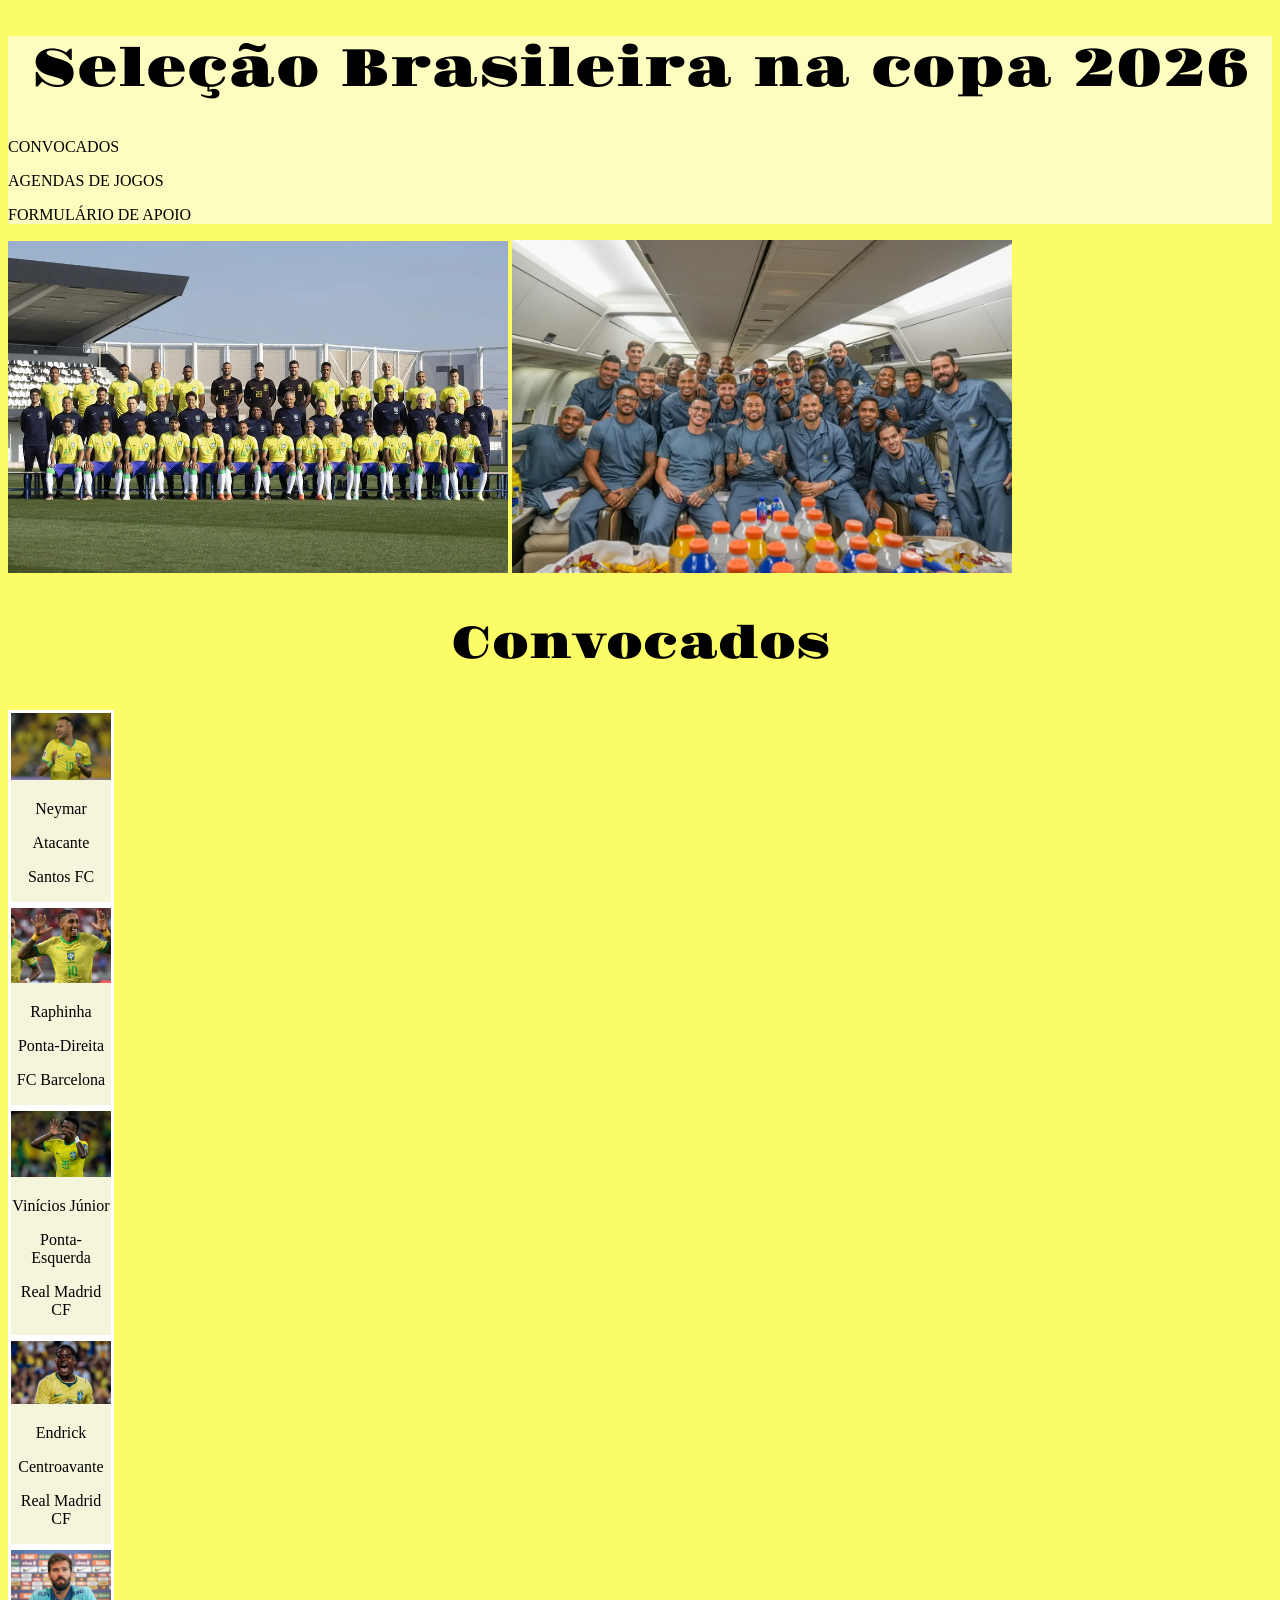
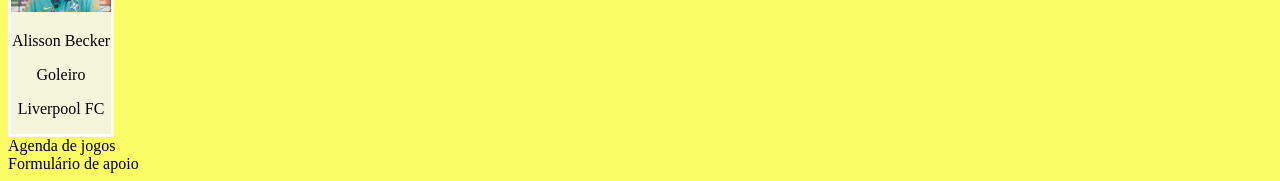
==== index.html @ a820ad63 "first commit" ====
<!DOCTYPE html>
<html lang="pt-br">
<head>
    <meta charset="UTF-8">
    <meta name="viewport" content="width=device-width, initial-scale=1.0">
    <title>CBF</title>

    <link rel="shortcut icon" href="imagens/brasao.selecao.brasileira.png" type="image/x-icon">
    <link rel="stylesheet" href="style.css">
</head>
<body>

<header>

      
        <h1>Seleção Brasileira na copa 2026</h1>

        <nav>
        <p>CONVOCADOS</p>
        <p>AGENDAS DE JOGOS</p>
        <p>FORMULÁRIO DE APOIO</p>
        </nav>

</header>
      <img class="convocados" src="imagens/foto.de.todos.convocados.webp" alt="Foto de todos os convocados juntos">
      <img class="convocados" src="imagens/foto.no.avião.webp" alt="Foto de todos os convocados juntos no avião">



<main>


        <section>
        <h2>Convocados</h2>

    <div>
        <img class="cadajogador" src="5.convocados/neymar.webp" alt="Neymar">
        <p>Neymar</p>
        <p>Atacante</p>
        <p>Santos FC</p>
    </div>

        

    <div>
        <img class="cadajogador" src="5.convocados/raphinha.webp" alt="Raphinha">
        <p>Raphinha</p>
        <p>Ponta-Direita</p>
        <p>FC Barcelona</p>
    </div>

    <div>
        <img class="cadajogador" src="5.convocados/vini.jr.jpg" alt="Vini Jr">
        <p>Vinícios Júnior</p>
        <p>Ponta-Esquerda</p>
        <p>Real Madrid CF</p>
    </div>

    <div>
        <img class="cadajogador" src="5.convocados/endrick.webp" alt="Endrick">
        <p>Endrick</p>
        <p>Centroavante</p>
        <p>Real Madrid CF</p>
    </div>

    <div>
        <img class="cadajogador" src="5.convocados/alisson.webp" alt="Alisson">
        <p>Alisson Becker</p>
        <p>Goleiro</p>
        <p>Liverpool FC</p>
    </div>


    </section>

        <section>Agenda de jogos</section>

        <section>Formulário de apoio</section>

</main>

    <footer>



    </footer>

   
</body>
</html>
---- style.css ----
@charset "UTF-8";

@import url('https://fonts.googleapis.com/css2?family=Gravitas+One&display=swap');

@import url('https://fonts.googleapis.com/css2?family=Black+Ops+One&display=swap');

body{
    background-color: rgb(252, 252, 103);
}

header{
    background-color: rgba(255, 255, 255, 0.582);
}
h1{
font-family: "Gravitas One", serif;
font-weight: 400;
Font-style: normal;

font-size: 53px;
text-align: center;
}
h2{
font-family: "Gravitas One", serif;
font-weight: 400;
Font-style: normal;

font-size: 45px;
text-align: center;
}

.convocados{
    width: 500px;
    
}
.cadajogador{
    width: 100px;
}

div{
    background-color: beige;
    width: 100px;
    text-align: center;
    border: solid white;

}
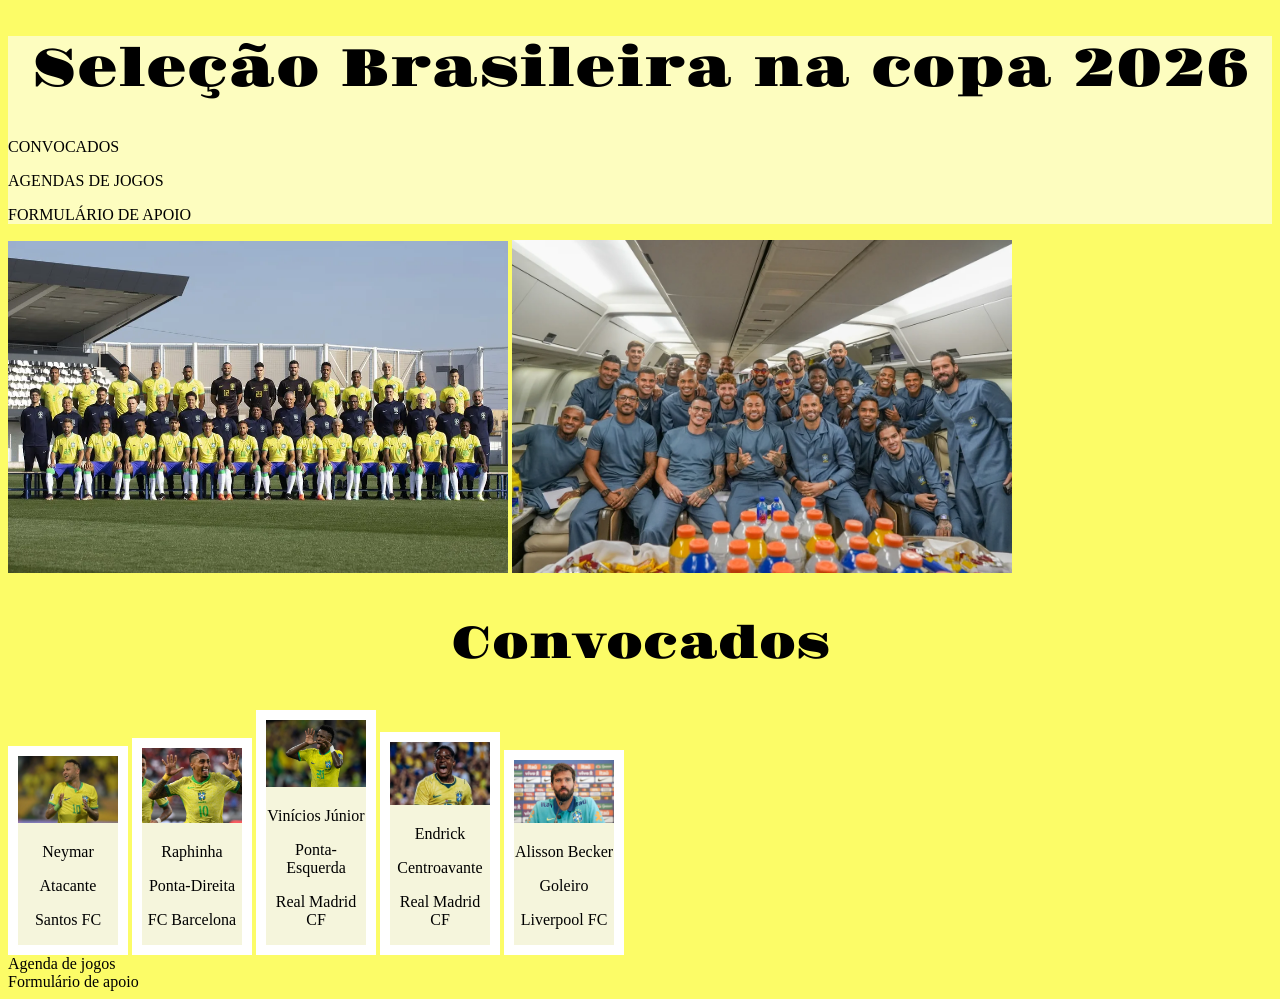
==== commit 519f9d90: "Deixei os cards melhores" ====
--- a/index.html
+++ b/index.html
@@ -30,11 +30,11 @@
 <main>
 
 
-        <section>
+    <section id="convocadossection">
         <h2>Convocados</h2>
 
-    <div>
-        <img class="cadajogador" src="5.convocados/neymar.webp" alt="Neymar">
+    <div class="card">
+        <img class="fotojogador" src="5.convocados/neymar.webp" alt="Neymar">
         <p>Neymar</p>
         <p>Atacante</p>
         <p>Santos FC</p>
@@ -42,29 +42,29 @@
 
         
 
-    <div>
-        <img class="cadajogador" src="5.convocados/raphinha.webp" alt="Raphinha">
+    <div class="card">
+        <img class="fotojogador" src="5.convocados/raphinha.webp" alt="Raphinha">
         <p>Raphinha</p>
         <p>Ponta-Direita</p>
         <p>FC Barcelona</p>
     </div>
 
-    <div>
-        <img class="cadajogador" src="5.convocados/vini.jr.jpg" alt="Vini Jr">
+    <div class="card">
+        <img class="fotojogador" src="5.convocados/vini.jr.jpg" alt="Vini Jr">
         <p>Vinícios Júnior</p>
         <p>Ponta-Esquerda</p>
         <p>Real Madrid CF</p>
     </div>
 
-    <div>
-        <img class="cadajogador" src="5.convocados/endrick.webp" alt="Endrick">
+    <div class="card">
+        <img class="fotojogador" src="5.convocados/endrick.webp" alt="Endrick">
         <p>Endrick</p>
         <p>Centroavante</p>
         <p>Real Madrid CF</p>
     </div>
 
-    <div>
-        <img class="cadajogador" src="5.convocados/alisson.webp" alt="Alisson">
+    <div class="card">
+        <img class="fotojogador" src="5.convocados/alisson.webp" alt="Alisson">
         <p>Alisson Becker</p>
         <p>Goleiro</p>
         <p>Liverpool FC</p>
--- a/style.css
+++ b/style.css
@@ -2,7 +2,7 @@
 
 @import url('https://fonts.googleapis.com/css2?family=Gravitas+One&display=swap');
 
-@import url('https://fonts.googleapis.com/css2?family=Black+Ops+One&display=swap');
+
 
 body{
     background-color: rgb(252, 252, 103);
@@ -32,14 +32,20 @@
     width: 500px;
     
 }
-.cadajogador{
+.fotojogador{
     width: 100px;
 }
 
-div{
+.card{
     background-color: beige;
     width: 100px;
     text-align: center;
-    border: solid white;
+    border: solid white 10px;
+    display: inline-block;
+    
 
 }
+.convocadossection{
+   
+}
+
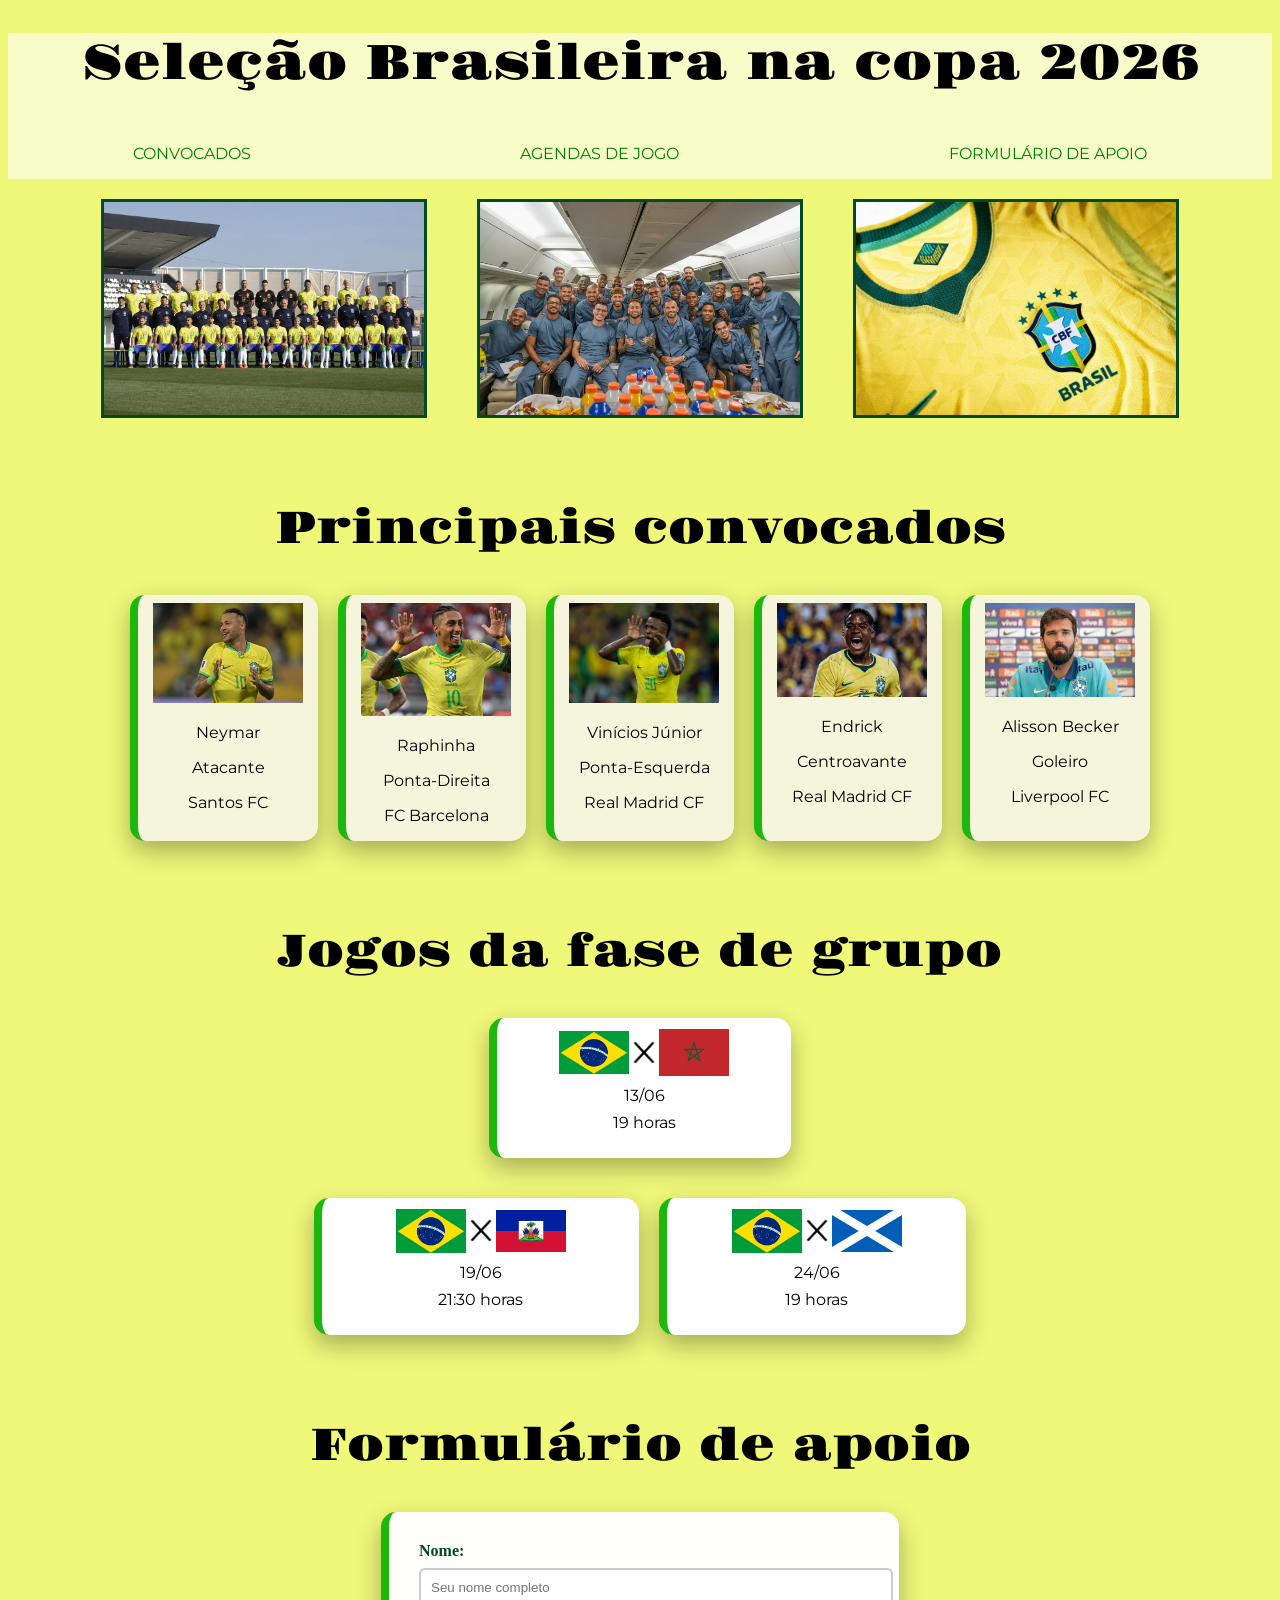
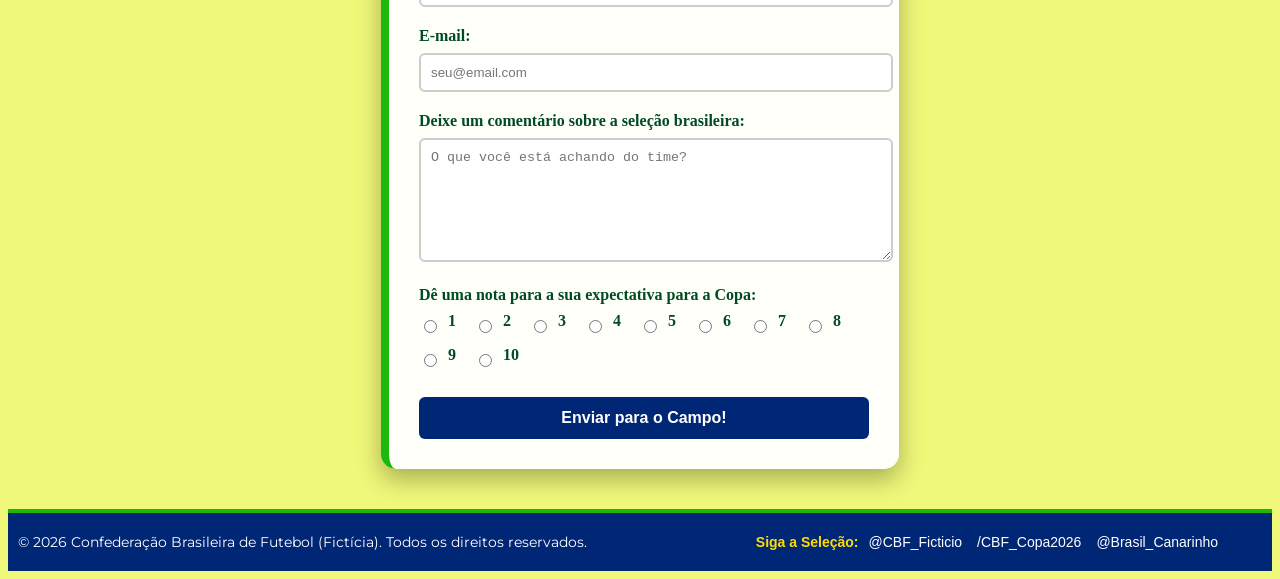
==== commit 0997e426: "meu commit" ====
--- a/index.html
+++ b/index.html
@@ -16,28 +16,30 @@
         <h1>Seleção Brasileira na copa 2026</h1>
 
         <nav>
-        <p>CONVOCADOS</p>
-        <p>AGENDAS DE JOGOS</p>
-        <p>FORMULÁRIO DE APOIO</p>
+        <p><a href="#convocados">CONVOCADOS</a></p>
+        <p><a href="#jogossection">AGENDAS DE JOGO</a></p>
+        <p><a href="#formularioapoio">FORMULÁRIO DE APOIO</a></p>
         </nav>
 
 </header>
-      <img class="convocados" src="imagens/foto.de.todos.convocados.webp" alt="Foto de todos os convocados juntos">
-      <img class="convocados" src="imagens/foto.no.avião.webp" alt="Foto de todos os convocados juntos no avião">
+<div id="foto_convocados">
+          <img class="fotoconvocados" src="imagens/foto.de.todos.convocados.webp" alt="Foto de todos os convocados juntos">
+          <img class="fotoconvocados" src="imagens/foto.no.avião.webp" alt="Foto de todos os convocados juntos no avião">
+          <img class="fotoconvocados" src="imagens/camisa.selecao.avif" alt="Camisa da Seleção">
+</div>
 
 
 
 <main>
 
-
-    <section id="convocadossection">
-        <h2>Convocados</h2>
-
+    <h2 id="convocados">Principais convocados</h2>
+<section id="convocadossection">
     <div class="card">
         <img class="fotojogador" src="5.convocados/neymar.webp" alt="Neymar">
-        <p>Neymar</p>
-        <p>Atacante</p>
-        <p>Santos FC</p>
+            <p>Neymar</p>
+            <p>Atacante</p>
+            <p>Santos FC</p>
+   
     </div>
 
         
@@ -73,17 +75,87 @@
 
     </section>
 
-        <section>Agenda de jogos</section>
+            
+            <h2 id="jogossection">Jogos da fase de grupo</h2>
+    <section id="agendasection">
 
-        <section>Formulário de apoio</section>
+            <div class="jogos">
+                <img class="imagem-jogos" src="imagens.jogos/brasil.png" alt="Brasil">
+                <img class="x" src="imagens.jogos/x.png" alt="X">
+                <img class="imagem-jogos"  src="imagens.jogos/marrocos.svg" alt="Marrocos">
+                <p class="data">13/06</p>
+                <p class="horario">19 horas</p>
+            </div>
+
+            <div id="espaco"></div>
+
+            <div class="jogos">
+                <img class="imagem-jogos" src="imagens.jogos/brasil.png" alt="Brasil">
+                <img class="x" src="imagens.jogos/x.png" alt="X">
+                <img class="imagem-jogos" src="imagens.jogos/haiti.webp" alt="Haiti">
+                <p class="data">19/06</p>
+                <p class="horario">21:30 horas</p>
+            </div>
+
+            <div class="jogos">
+                <img class="imagem-jogos" src="imagens.jogos/brasil.png" alt="Brasil">
+                <img class="x" src="imagens.jogos/x.png" alt="x">
+                <img class="imagem-jogos" src="imagens.jogos/escocia.svg" alt="Escócia">
+                <p class="data">24/06</p>
+                <p class="horario">19 horas</p>
+            </div>
+        
+    </section>
+
+        <h2 id="formularioapoio">Formulário de apoio</h2>
+<section id="formulariosection">
+    <form id="formulario">
+        
+        <label for="nome">Nome:</label>
+        <input type="text" id="nome" placeholder="Seu nome completo">
+        
+        <label for="email">E-mail:</label>
+        <input type="email" id="email" placeholder="seu@email.com">
+        
+        <label for="comentario">Deixe um comentário sobre a seleção brasileira:</label>
+        <textarea id="comentario" placeholder="O que você está achando do time?"></textarea>
+        
+        <div class="bloco-notas">
+            <label class="titulo-notas">Dê uma nota para a sua expectativa para a Copa:</label>
+            <div class="radios">
+                <input type="radio" name="nota" id="n1"> <label for="n1">1</label>
+                <input type="radio" name="nota" id="n2"> <label for="n2">2</label>
+                <input type="radio" name="nota" id="n3"> <label for="n3">3</label>
+                <input type="radio" name="nota" id="n4"> <label for="n4">4</label>
+                <input type="radio" name="nota" id="n5"> <label for="n5">5</label>
+                <input type="radio" name="nota" id="n6"> <label for="n6">6</label>
+                <input type="radio" name="nota" id="n7"> <label for="n7">7</label>
+                <input type="radio" name="nota" id="n8"> <label for="n8">8</label>
+                <input type="radio" name="nota" id="n9"> <label for="n9">9</label>
+                <input type="radio" name="nota" id="n10"> <label for="n10">10</label>
+            </div>
+        </div>
+        
+        <button type="submit">Enviar para o Campo!</button>
+    </form>
+</section>
 
 </main>
 
-    <footer>
-
-
-
-    </footer>
+<footer id="rodape-cbf">
+    <div class="conteudo-rodape">
+        <p id="direitos">&copy; 2026 Confederação Brasileira de Futebol (Fictícia). Todos os direitos reservados.</p>
+        
+        <div class="redes-sociais">
+            <span>Siga a Seleção:</span>
+            <ul>
+                <li><a href="#">@CBF_Ficticio</a></li>
+                <li><a href="#">/CBF_Copa2026</a></li>
+                <li><a href="#">@Brasil_Canarinho</a></li>
+            </ul>
+        </div>
+    </div>
+</footer>
 
    
 </body>
--- a/style.css
+++ b/style.css
@@ -1,23 +1,34 @@
 @charset "UTF-8";
 
 @import url('https://fonts.googleapis.com/css2?family=Gravitas+One&display=swap');
-
+@import url('https://fonts.googleapis.com/css2?family=Montserrat:ital,wght@0,100..900;1,100..900&display=swap');
 
 
 body{
-    background-color: rgb(252, 252, 103);
+    background-color: #e4f31994; ;
 }
 
 header{
     background-color: rgba(255, 255, 255, 0.582);
-}
+    
+}
+
+nav{
+    display: flex;
+    gap: 20px;
+    justify-content: space-around;
+}
+
 h1{
 font-family: "Gravitas One", serif;
 font-weight: 400;
 Font-style: normal;
 
-font-size: 53px;
+font-size: 49px;
 text-align: center;
+
+
+
 }
 h2{
 font-family: "Gravitas One", serif;
@@ -26,26 +37,251 @@
 
 font-size: 45px;
 text-align: center;
-}
-
-.convocados{
-    width: 500px;
-    
-}
+
+margin-top: 82px;
+}
+
+p{
+font-family: "Montserrat", sans-serif;
+font-optical-sizing: auto;
+font-weight: weight;
+font-style: normal;
+}
+
+a{
+color: green;
+transition: 0.5s;
+text-decoration: none;
+}
+a:hover{
+color: rgb(211, 226, 1);
+}
+a:active{
+color: rgb(11, 206, 11);
+}
+
+.fotoconvocados{
+    width: 320px;
+    border: solid #004b23;
+}
+
+#foto_convocados{
+    display: flex;
+    justify-content: center;
+    gap: 50px;
+    margin-top: 20px;
+    margin-bottom: 20px;
+    flex-wrap: wrap;
+}
+
 .fotojogador{
-    width: 100px;
+    width: 150px;
 }
 
 .card{
     background-color: beige;
-    width: 100px;
+   
     text-align: center;
-    border: solid white 10px;
     display: inline-block;
-    
-
-}
-.convocadossection{
-   
-}
-
+    width: 180px;
+    padding-top: 8px;
+
+    border-left:solid #1cb80e 8px ;
+    border-radius: 15px;
+    box-shadow: 0px 10px 25px rgba(0, 0, 0, 0.3);
+
+}
+#convocadossection{
+    display: flex;
+    justify-content: center;
+    gap: 20px;
+    flex-wrap: wrap;
+}
+#agendasection{
+    display: flex;
+    justify-content: center;
+    gap: 20px;
+    flex-wrap: wrap;
+}
+.imagem-jogos{
+    width: 70px;
+    margin-top: 1px;
+}
+.x{
+    width: 30px;
+    height: 25px;
+    
+}
+.jogos{
+    display: flex;
+    justify-content: center;
+    align-items: center;
+    flex-wrap: wrap;
+    background-color: white;
+    padding: 10px 10px 10px 10px;
+    border-left:solid #1cb80e 8px ;
+    border-radius: 15px;
+    box-shadow: 0px 10px 25px rgba(0, 0, 0, 0.3);
+}
+#espaco{
+    width: 100%;
+}
+.horario{
+    width: 100%;
+    text-align: center;
+}
+.data{
+    width: 100%;
+    text-align: center;
+    margin-bottom: -8px;
+    margin-top: 10px;
+}
+
+
+
+#formulariosection {
+    display: flex;
+    justify-content: center;
+    align-items: center;
+}
+
+
+#formulario {
+    background-color: rgba(255, 255, 255, 0.95);
+    padding: 30px;
+    border-radius: 15px;
+    border-left: 8px solid #1cb80e;
+    box-shadow: 0px 10px 25px rgba(0, 0, 0, 0.3);
+    
+    max-width: 450px;
+}
+
+#formulario label {
+    display: block;
+    margin-bottom: 8px;
+    font-weight: bold;
+    color: #004b23;
+}
+
+
+#formulario input[type="text"],
+#formulario input[type="email"],
+#formulario textarea {
+    width: 100%;
+    padding: 10px;
+    margin-bottom: 20px;
+    border: 2px solid #ccc;
+    border-radius: 6px;
+}
+
+#formulario input:focus, 
+#formulario textarea:focus {
+    border-color: #002776;
+    outline: none;
+}
+
+#formulario textarea {
+    height: 100px;
+}
+
+.bloco-notas {
+    margin-bottom: 25px;
+}
+
+.radios {
+    display: flex;
+    flex-wrap: wrap;
+    gap: 8px;
+}
+
+.radios label {
+    margin-right: 10px;
+
+}
+
+#formulario button {
+    width: 100%;
+    background-color: #002776;
+    color: white;
+    font-size: 16px;
+    font-weight: bold;
+    padding: 12px;
+    border: none;
+    border-radius: 6px;
+    cursor: pointer;
+    transition: 0.3s;
+}
+
+
+#formulario button:hover {
+    background-color: #FFDC00;
+    color: #002776;
+}
+
+
+#rodape-cbf {
+    background-color: #002776;
+    color: #ffffff;
+    padding: 20px 10px;
+    font-family: Arial, sans-serif;
+    font-size: 14px;
+    border-top: 4px solid #1cb80e;
+    margin-top: 40px;
+    
+}
+
+.conteudo-rodape {
+    max-width: 1200px;
+    display: flex;
+    flex-direction: column;
+
+}
+
+#direitos {
+    margin: 0;
+}
+
+.redes-sociais {
+    display: flex;
+    flex-direction: column;
+    align-items: center;
+    gap: 5px;
+}
+
+.redes-sociais span {
+    font-weight: bold;
+    color: #FFDC00;
+}
+
+
+.redes-sociais ul {
+    list-style: none;
+    padding: 0;
+    margin: 0;
+    display: flex;
+    gap: 15px;
+}
+
+.redes-sociais a {
+    color: #ffffff;
+    text-decoration: none;
+    transition: 0.3s;
+}
+
+.redes-sociais a:hover {
+    color: #FFDC00;
+    text-decoration: none;
+}
+
+@media (min-width: 768px) {
+    .conteudo-rodape {
+        flex-direction: row;
+        justify-content: space-between;
+    }
+    
+    .redes-sociais {
+        flex-direction: row;
+        gap: 10px;
+    }
+}
+
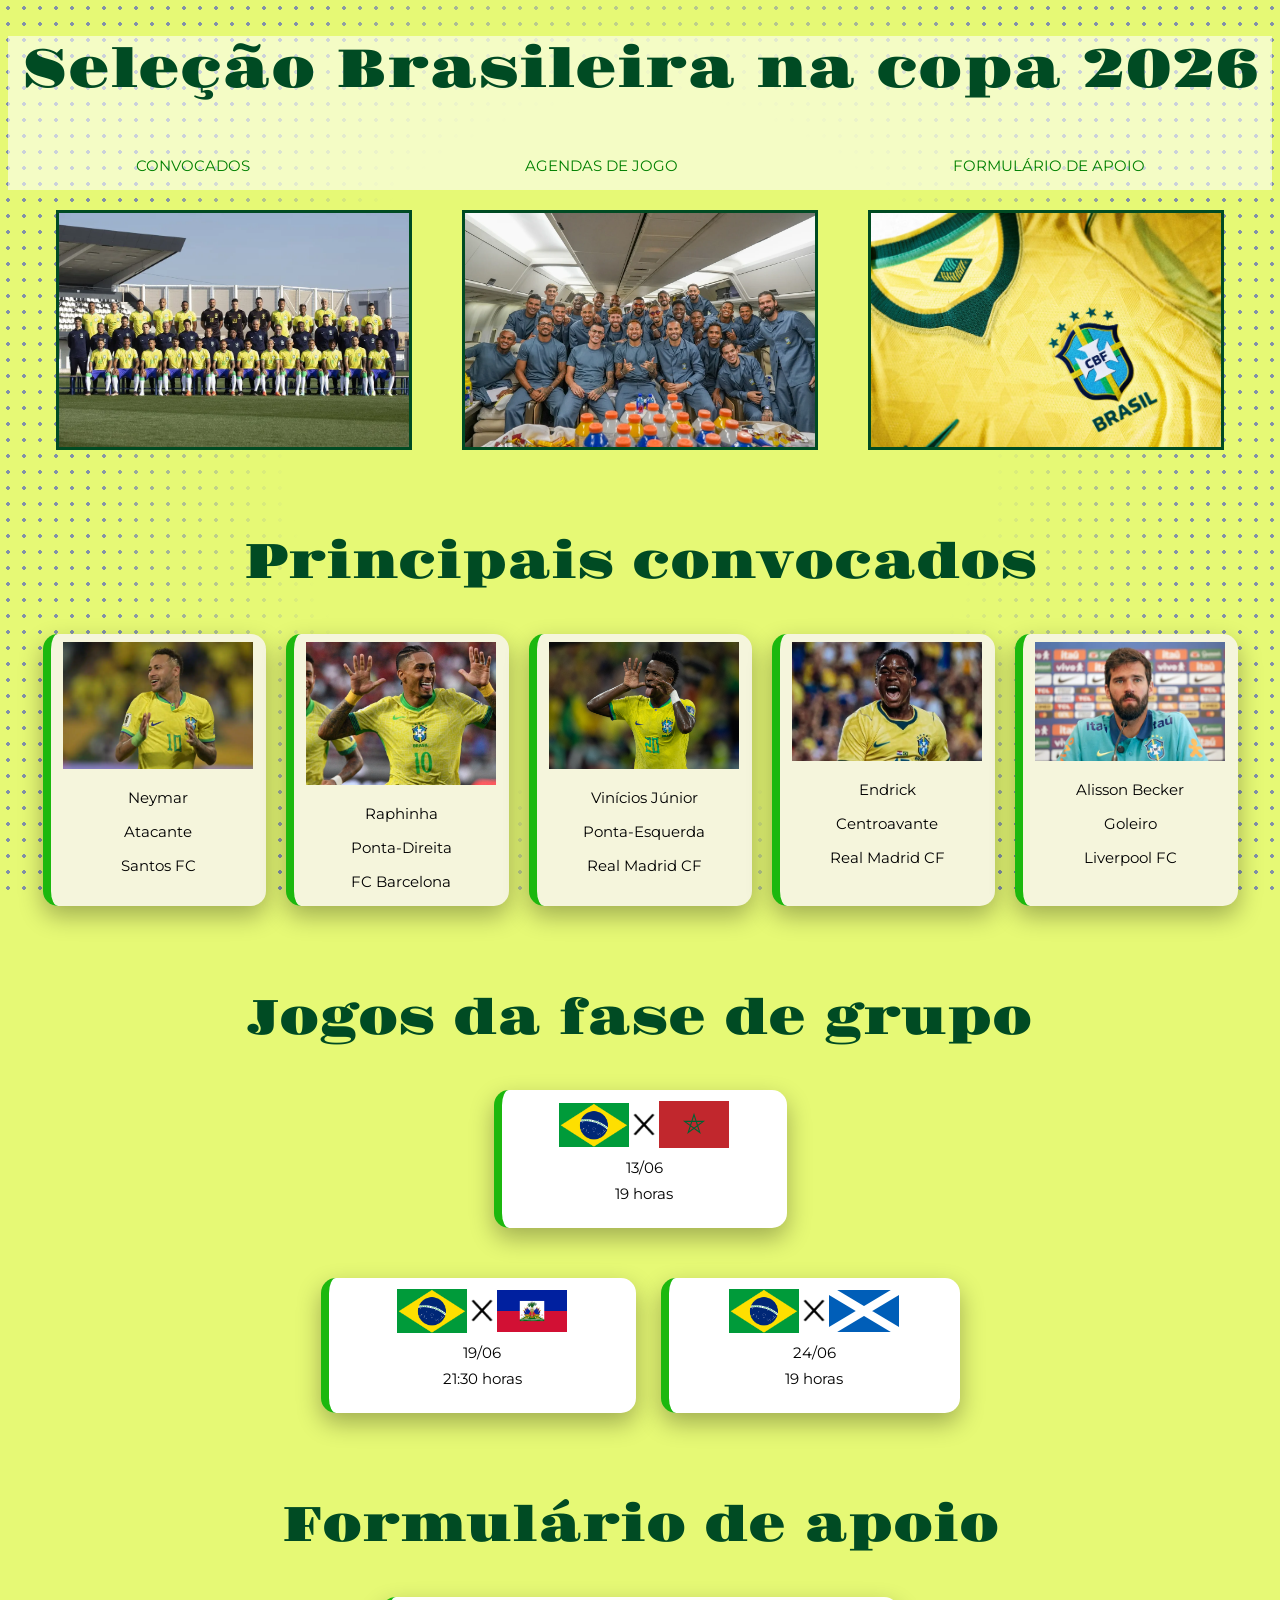
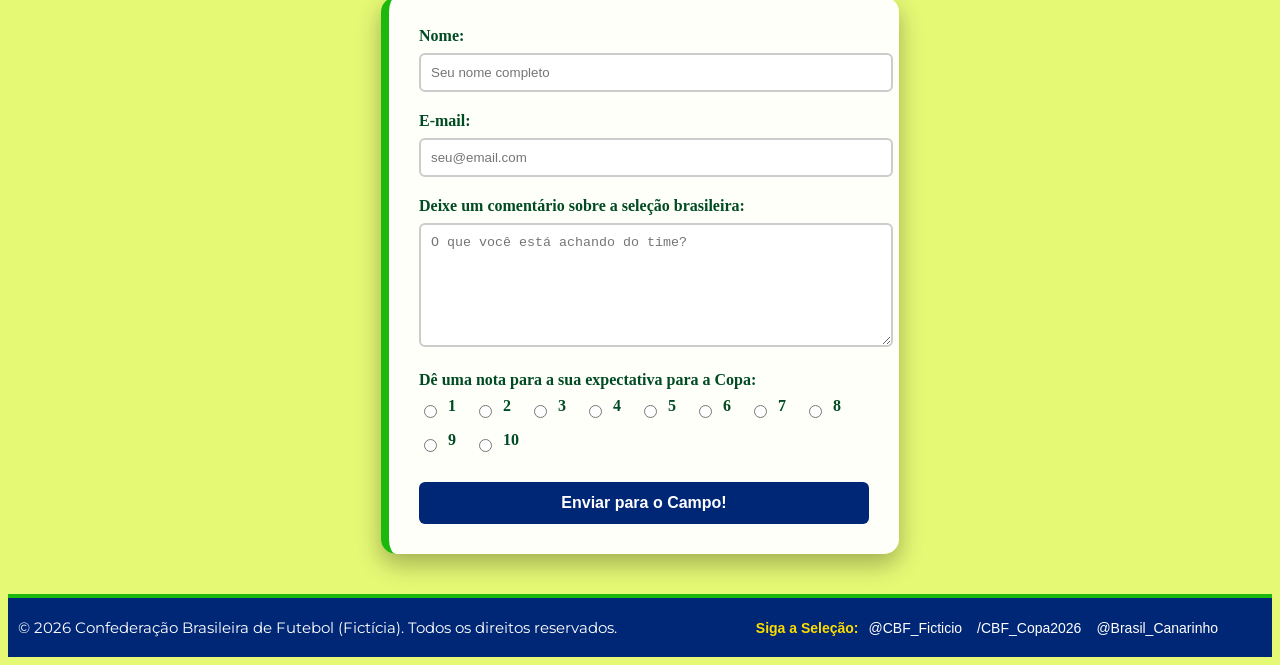
==== commit 1ff24f8e: "Nova página" ====
--- a/index.html
+++ b/index.html
@@ -6,13 +6,12 @@
     <title>CBF</title>
 
     <link rel="shortcut icon" href="imagens/brasao.selecao.brasileira.png" type="image/x-icon">
-    <link rel="stylesheet" href="style.css">
+    <link rel="stylesheet" href="selecao.css">
 </head>
 <body>
 
 <header>
-
-      
+   
         <h1>Seleção Brasileira na copa 2026</h1>
 
         <nav>
@@ -33,6 +32,7 @@
 <main>
 
     <h2 id="convocados">Principais convocados</h2>
+
 <section id="convocadossection">
     <div class="card">
         <img class="fotojogador" src="5.convocados/neymar.webp" alt="Neymar">
@@ -41,8 +41,6 @@
             <p>Santos FC</p>
    
     </div>
-
-        
 
     <div class="card">
         <img class="fotojogador" src="5.convocados/raphinha.webp" alt="Raphinha">
@@ -107,8 +105,9 @@
         
     </section>
 
-        <h2 id="formularioapoio">Formulário de apoio</h2>
-<section id="formulariosection">
+    <h2 id="formularioapoio">Formulário de apoio</h2>
+    
+    <section id="formulariosection">
     <form id="formulario">
         
         <label for="nome">Nome:</label>
--- a/selecao.css
+++ b/selecao.css
@@ -0,0 +1,300 @@
+@charset "UTF-8";
+
+@import url('https://fonts.googleapis.com/css2?family=Gravitas+One&display=swap');
+@import url('https://fonts.googleapis.com/css2?family=Montserrat:ital,wght@0,100..900;1,100..900&display=swap');
+
+
+body{
+background-color: #e6f975; 
+
+
+    background-image: 
+ 
+        radial-gradient(circle, #e6f975 45%, transparent 70%),
+        radial-gradient(#3842d191 15%, transparent 16%);
+  
+    background-size: 
+        100% 100%,
+        16px 16px; 
+
+
+    background-repeat: no-repeat, repeat;
+    background-attachment: fixed; 
+}
+
+header{
+    background-color: rgba(255, 255, 255, 0.582);
+    
+}
+
+nav{
+    display: flex;
+    gap: 20px;
+    justify-content: space-around;
+}
+
+h1{
+font-family: "Gravitas One", serif;
+font-weight: 400;
+Font-style: normal;
+
+font-size: 54px;
+text-align: center;
+color: #004b23;
+}
+h2{
+font-family: "Gravitas One", serif;
+font-weight: 400;
+Font-style: normal;
+
+font-size: 49px;
+text-align: center;
+
+margin-top: 82px;
+color: #004b23;
+}
+p{
+font-family: "Montserrat", sans-serif;
+font-optical-sizing: auto;
+font-weight: weight;
+font-style: normal;
+
+font-size: 15px;
+}
+
+a{
+color: green;
+transition: 0.5s;
+text-decoration: none;
+}
+a:hover{
+color: rgb(211, 226, 1);
+}
+a:active{
+color: rgb(11, 206, 11);
+}
+
+.fotoconvocados{
+    width: 350px;
+    border: solid #004b23;
+}
+
+#foto_convocados{
+    display: flex;
+    justify-content: center;
+    gap: 50px;
+    margin-top: 20px;
+    margin-bottom: 20px;
+    flex-wrap: wrap;
+}
+
+.fotojogador{
+    width: 190px;
+}
+
+.card{
+    background-color: beige;
+   
+    text-align: center;
+    display: inline-block;
+    width: 215px;
+    padding-top: 8px;
+
+    border-left:solid #1cb80e 8px ;
+    border-radius: 15px;
+    box-shadow: 0px 10px 25px rgba(0, 0, 0, 0.3);
+
+}
+#convocadossection{
+    display: flex;
+    justify-content: center;
+    gap: 20px;
+    flex-wrap: wrap;
+}
+#agendasection{
+    display: flex;
+    justify-content: center;
+    gap: 25px;
+    flex-wrap: wrap;
+}
+.imagem-jogos{
+    width: 70px;
+    margin-top: 1px;
+}
+.x{
+    width: 30px;
+    height: 25px;
+    
+}
+.jogos{
+    display: flex;
+    justify-content: center;
+    align-items: center;
+    flex-wrap: wrap;
+    background-color: white;
+    padding: 10px 10px 10px 10px;
+    border-left:solid #1cb80e 8px ;
+    border-radius: 15px;
+    box-shadow: 0px 10px 25px rgba(0, 0, 0, 0.3);
+}
+#espaco{
+    width: 100%;
+}
+.horario{
+    width: 100%;
+    text-align: center;
+}
+.data{
+    width: 100%;
+    text-align: center;
+    margin-bottom: -8px;
+    margin-top: 10px;
+}
+
+
+
+#formulariosection {
+    display: flex;
+    justify-content: center;
+}
+
+
+#formulario {
+    background-color: rgba(255, 255, 255, 0.95);
+    padding: 30px;
+    border-radius: 15px;
+    border-left: 8px solid #1cb80e;
+    box-shadow: 0px 10px 25px rgba(0, 0, 0, 0.3);
+    
+    max-width: 450px;
+}
+
+#formulario label {
+    display: flex;
+    margin-bottom: 8px;
+    font-weight: bold;
+    color: #004b23;
+}
+
+
+#formulario input[type="text"],
+#formulario input[type="email"],
+#formulario textarea {
+    width: 100%;
+    padding: 10px;
+    margin-bottom: 20px;
+    border: 2px solid #ccc;
+    border-radius: 6px;
+}
+
+#formulario input:focus, 
+#formulario textarea:focus {
+    border-color: #002776;
+    outline: none;
+}
+
+#formulario textarea {
+    height: 100px;
+}
+
+.bloco-notas {
+    margin-bottom: 25px;
+}
+
+.radios {
+    display: flex;
+    flex-wrap: wrap;
+    gap: 8px;
+}
+
+.radios label {
+    margin-right: 10px;
+
+}
+
+#formulario button {
+    width: 100%;
+    background-color: #002776;
+    color: white;
+    font-size: 16px;
+    font-weight: bold;
+    padding: 12px;
+    border: none;
+    border-radius: 6px;
+    cursor: pointer;
+    transition: 0.3s;
+}
+
+
+#formulario button:hover {
+    background-color: #FFDC00;
+    color: #002776;
+}
+
+
+#rodape-cbf {
+    background-color: #002776;
+    color: #ffffff;
+    padding: 20px 10px;
+    font-family: Arial, sans-serif;
+    font-size: 14px;
+    border-top: 4px solid #1cb80e;
+    margin-top: 40px;
+    
+}
+
+.conteudo-rodape {
+    max-width: 1200px;
+    display: flex;
+    flex-direction: column;
+
+}
+
+#direitos {
+    margin: 0;
+}
+
+.redes-sociais {
+    display: flex;
+    flex-direction: column;
+    align-items: center;
+    gap: 5px;
+}
+
+.redes-sociais span {
+    font-weight: bold;
+    color: #FFDC00;
+}
+
+
+.redes-sociais ul {
+    list-style: none;
+    padding: 0;
+    margin: 0;
+    display: flex;
+    gap: 15px;
+}
+
+.redes-sociais a {
+    color: #ffffff;
+    text-decoration: none;
+    transition: 0.3s;
+}
+
+.redes-sociais a:hover {
+    color: #FFDC00;
+    text-decoration: none;
+}
+
+@media (min-width: 768px) {
+    .conteudo-rodape {
+        flex-direction: row;
+        justify-content: space-between;
+    }
+    
+    .redes-sociais {
+        flex-direction: row;
+        gap: 10px;
+    }
+}
+
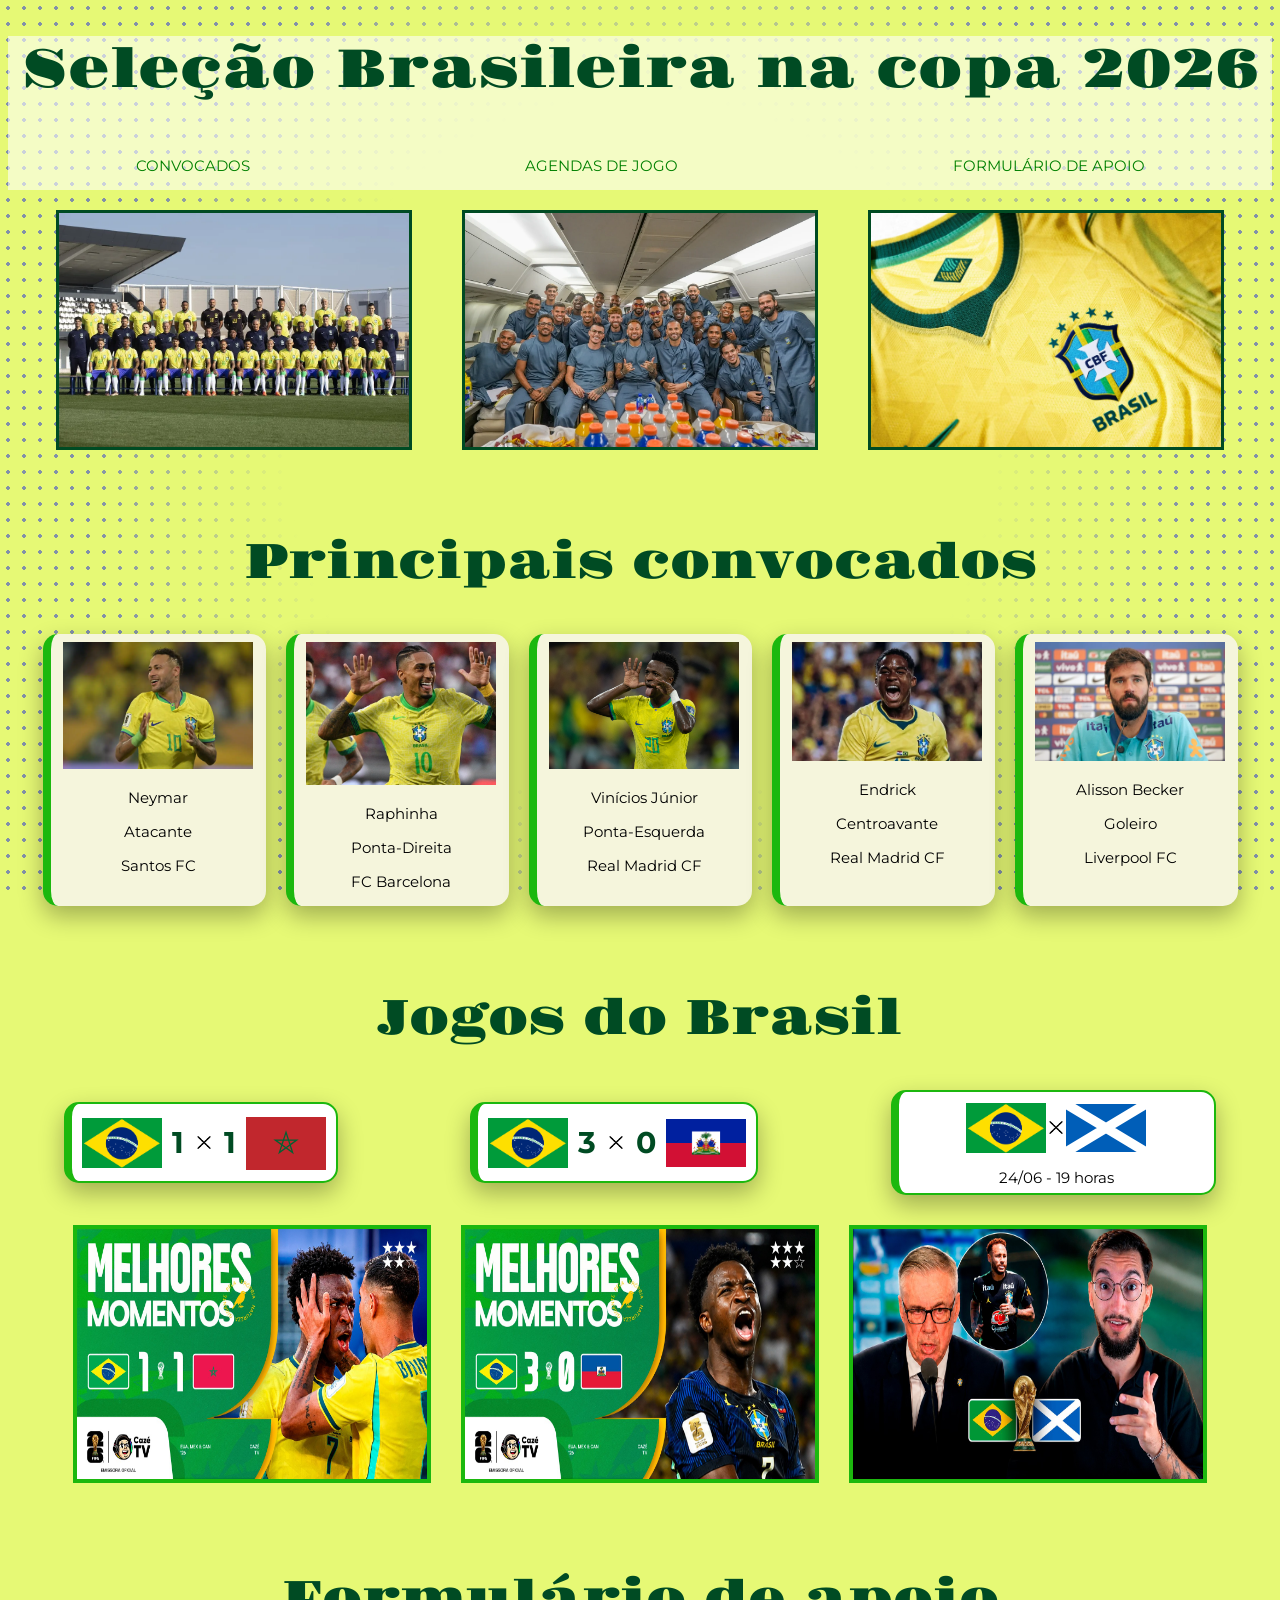
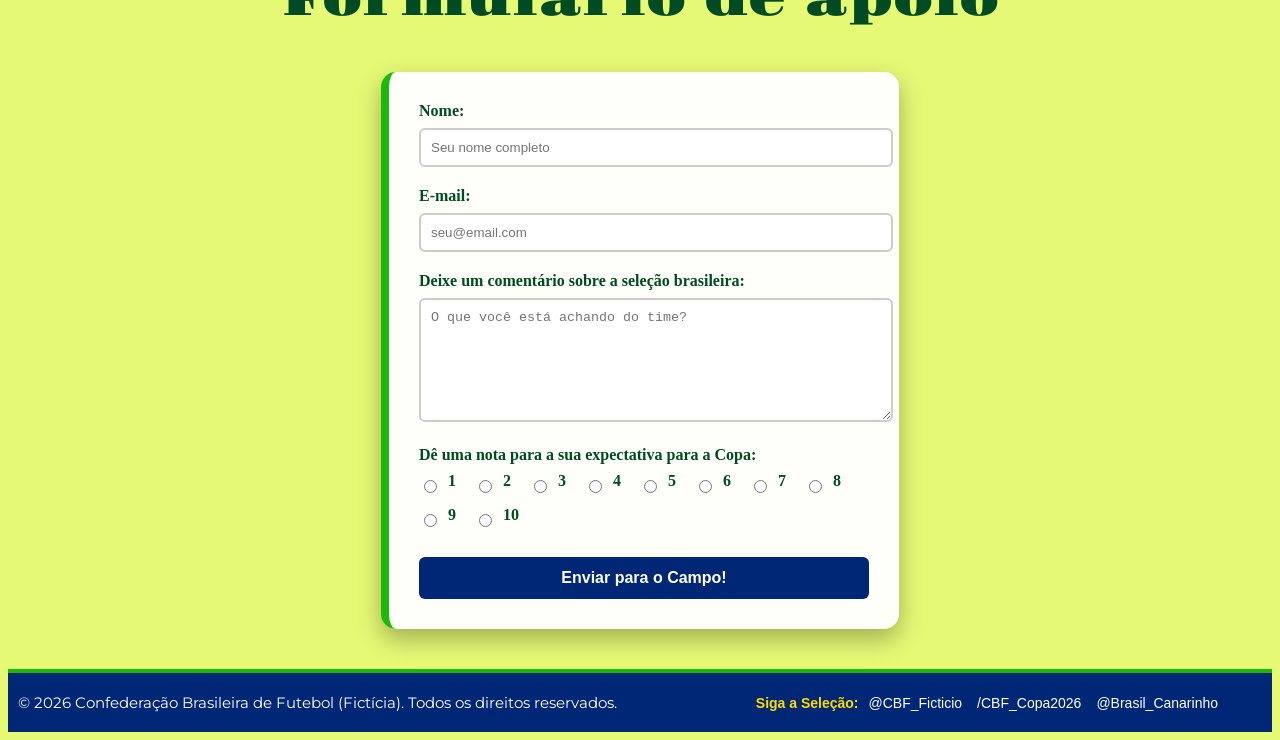
==== commit 380aef13: "Coloquei melhores momentos" ====
--- a/index.html
+++ b/index.html
@@ -74,34 +74,41 @@
     </section>
 
             
-            <h2 id="jogossection">Jogos da fase de grupo</h2>
+            <h2 id="jogossection">Jogos do Brasil</h2>
     <section id="agendasection">
 
-            <div class="jogos">
-                <img class="imagem-jogos" src="imagens.jogos/brasil.png" alt="Brasil">
-                <img class="x" src="imagens.jogos/x.png" alt="X">
-                <img class="imagem-jogos"  src="imagens.jogos/marrocos.svg" alt="Marrocos">
-                <p class="data">13/06</p>
-                <p class="horario">19 horas</p>
-            </div>
-
-            <div id="espaco"></div>
-
-            <div class="jogos">
-                <img class="imagem-jogos" src="imagens.jogos/brasil.png" alt="Brasil">
-                <img class="x" src="imagens.jogos/x.png" alt="X">
-                <img class="imagem-jogos" src="imagens.jogos/haiti.webp" alt="Haiti">
-                <p class="data">19/06</p>
-                <p class="horario">21:30 horas</p>
-            </div>
+            <div id="coluna-jogos">
+                <div class="jogos">
+                    <img class="imagem-jogos" src="imagens.jogos/brasil.png" alt="Brasil">
+                    <p class="placar">1</p>
+                    <img class="x" src="imagens.jogos/x.png" alt="X">
+                    <p class="placar">1</p>
+                    <img class="imagem-jogos"  src="imagens.jogos/marrocos.svg" alt="Marrocos">
+                </div>
+                <div class="jogos">
+                    <img class="imagem-jogos" src="imagens.jogos/brasil.png" alt="Brasil">
+                    <p class="placar">3</p>
+                    <img class="x" src="imagens.jogos/x.png" alt="X">
+                    <p class="placar">0</p>
+                    <img class="imagem-jogos" src="imagens.jogos/haiti.webp" alt="Haiti">
+                </div>
 
             <div class="jogos">
                 <img class="imagem-jogos" src="imagens.jogos/brasil.png" alt="Brasil">
                 <img class="x" src="imagens.jogos/x.png" alt="x">
                 <img class="imagem-jogos" src="imagens.jogos/escocia.svg" alt="Escócia">
-                <p class="data">24/06</p>
-                <p class="horario">19 horas</p>
+                <p class="data">24/06 - 19 horas</p></p>
             </div>
+            </div>
+
+            <div id="melhores-momentos">
+                <a target="_blank" href="https://www.youtube.com/watch?v=t39QZJ0SmKg"><img class="videojogos" src="melhores.momentos.fotos/brxmarrocos.jpg" alt=""></a>
+
+                <a target="_blank" href="https://www.youtube.com/watch?v=klEtq83CchQ&t"><img class="videojogos" src="melhores.momentos.fotos/brxhaiti.jpg" alt=""></a>
+
+                <img class="videojogos" src="melhores.momentos.fotos/brxescocia.jpg" alt=""></a>
+            </div>
+
         
     </section>
 
--- a/selecao.css
+++ b/selecao.css
@@ -24,7 +24,7 @@
 
 header{
     background-color: rgba(255, 255, 255, 0.582);
-    
+
 }
 
 nav{
@@ -113,33 +113,63 @@
 }
 #agendasection{
     display: flex;
-    justify-content: center;
-    gap: 25px;
-    flex-wrap: wrap;
-}
+    flex-direction: column;
+    gap: 30px;
+}
+.videojogos{
+    width: 350px;
+    height: 250px;
+    border: 4px solid #1cb80e;
+}
+#melhores-momentos{
+    display: flex;
+    flex-direction: column;
+    margin: auto;
+    gap: 30px;
+    justify-content: center;
+}
+
+#coluna-jogos{
+    display: flex;
+    flex-direction: column;
+
+
+    gap: 20px;
+    justify-content: space-between;
+}
+
+#agendasection .placar{
+    font-weight: bold;
+    color: #004b23;
+    font-size: 30px;
+    margin: 10px;
+}
+
 .imagem-jogos{
-    width: 70px;
+    width: 80px;
     margin-top: 1px;
 }
 .x{
-    width: 30px;
-    height: 25px;
+    width: 20px;
+    height: 15px;
     
 }
 .jogos{
+    width: fit-content;
+    margin: auto;
+
     display: flex;
     justify-content: center;
     align-items: center;
     flex-wrap: wrap;
     background-color: white;
     padding: 10px 10px 10px 10px;
+    border: 2px #1cb80e solid;
     border-left:solid #1cb80e 8px ;
     border-radius: 15px;
     box-shadow: 0px 10px 25px rgba(0, 0, 0, 0.3);
 }
-#espaco{
-    width: 100%;
-}
+
 .horario{
     width: 100%;
     text-align: center;
@@ -298,3 +328,12 @@
     }
 }
 
+@media (min-width: 1000px){
+    #coluna-jogos{
+    flex-direction: row;
+}
+    #melhores-momentos{
+        display: flex;
+        flex-direction: row;
+    }
+}
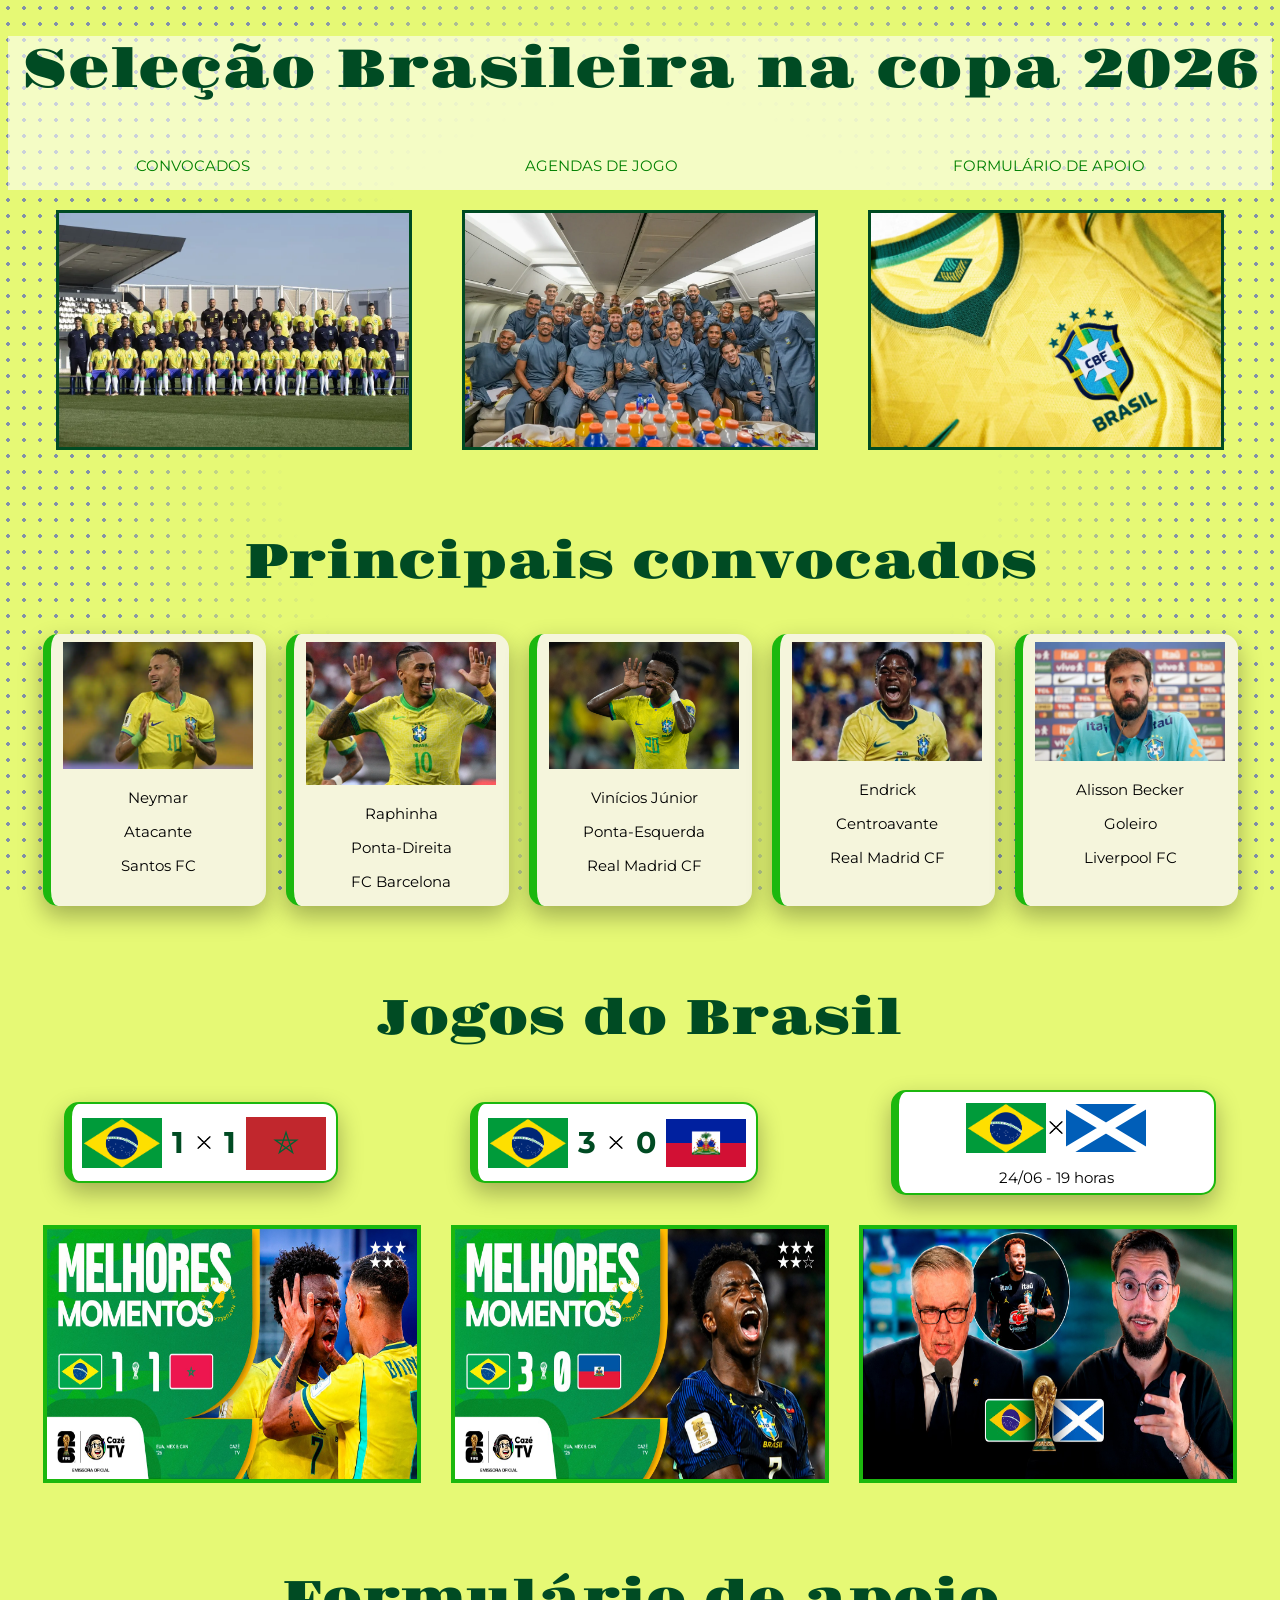
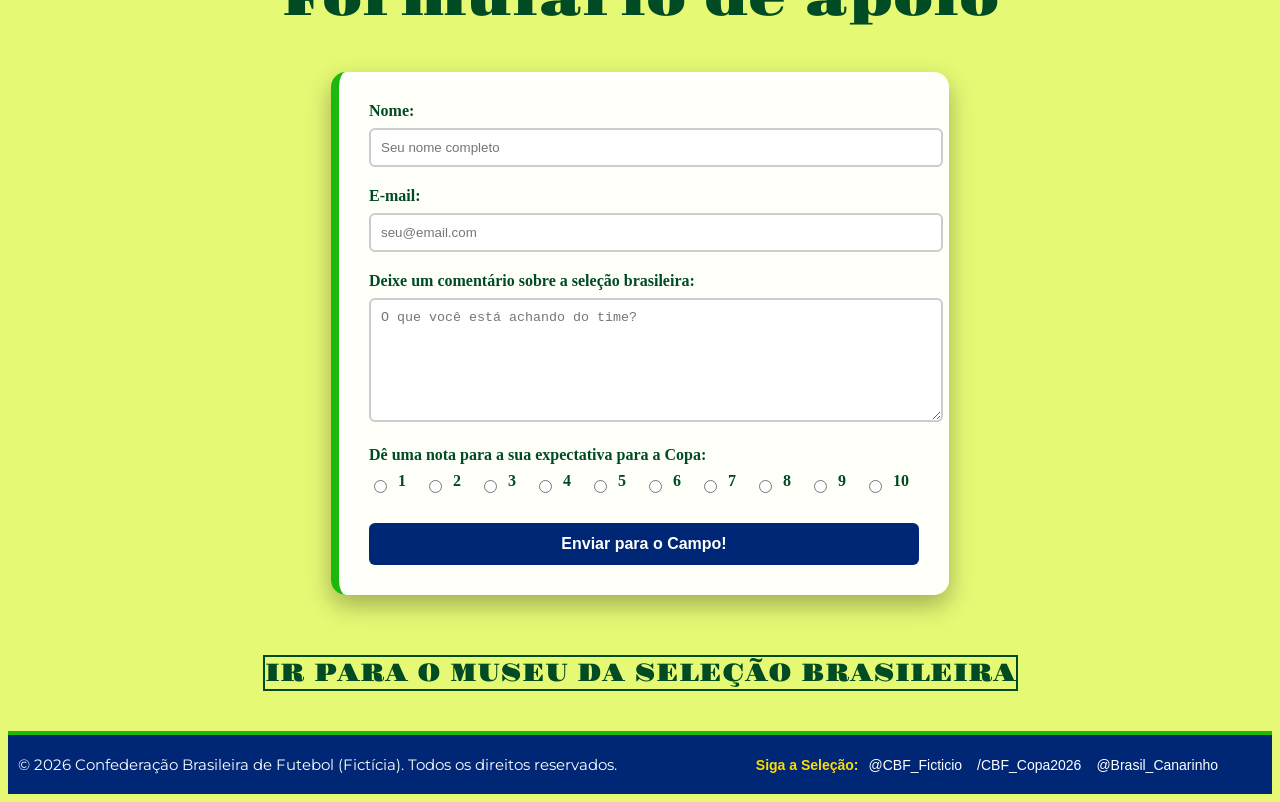
==== commit d8cedaac: "Terminei as páginas" ====
--- a/index.html
+++ b/index.html
@@ -148,6 +148,14 @@
 
 </main>
 
+<div id="museu">
+
+    <a href="hexa.html">
+        <h3>IR PARA O MUSEU DA SELEÇÃO BRASILEIRA</h3>
+    </a>
+
+</div>
+
 <footer id="rodape-cbf">
     <div class="conteudo-rodape">
         <p id="direitos">&copy; 2026 Confederação Brasileira de Futebol (Fictícia). Todos os direitos reservados.</p>
--- a/selecao.css
+++ b/selecao.css
@@ -53,6 +53,21 @@
 margin-top: 82px;
 color: #004b23;
 }
+h3{
+font-family: "Gravitas One", serif;
+font-weight: 400;
+Font-style: normal;
+font-size: 25px;
+margin-top: 60px;
+color: #004b23;
+border: solid #004b23 2px;
+
+}
+#museu{
+width: fit-content;
+margin: auto;
+}
+
 p{
 font-family: "Montserrat", sans-serif;
 font-optical-sizing: auto;
@@ -67,10 +82,10 @@
 transition: 0.5s;
 text-decoration: none;
 }
-a:hover{
+header a:hover{
 color: rgb(211, 226, 1);
 }
-a:active{
+header a:active{
 color: rgb(11, 206, 11);
 }
 
@@ -117,7 +132,7 @@
     gap: 30px;
 }
 .videojogos{
-    width: 350px;
+    width: 370px;
     height: 250px;
     border: 4px solid #1cb80e;
 }
@@ -196,7 +211,7 @@
     border-left: 8px solid #1cb80e;
     box-shadow: 0px 10px 25px rgba(0, 0, 0, 0.3);
     
-    max-width: 450px;
+    max-width: 1000px;
 }
 
 #formulario label {
